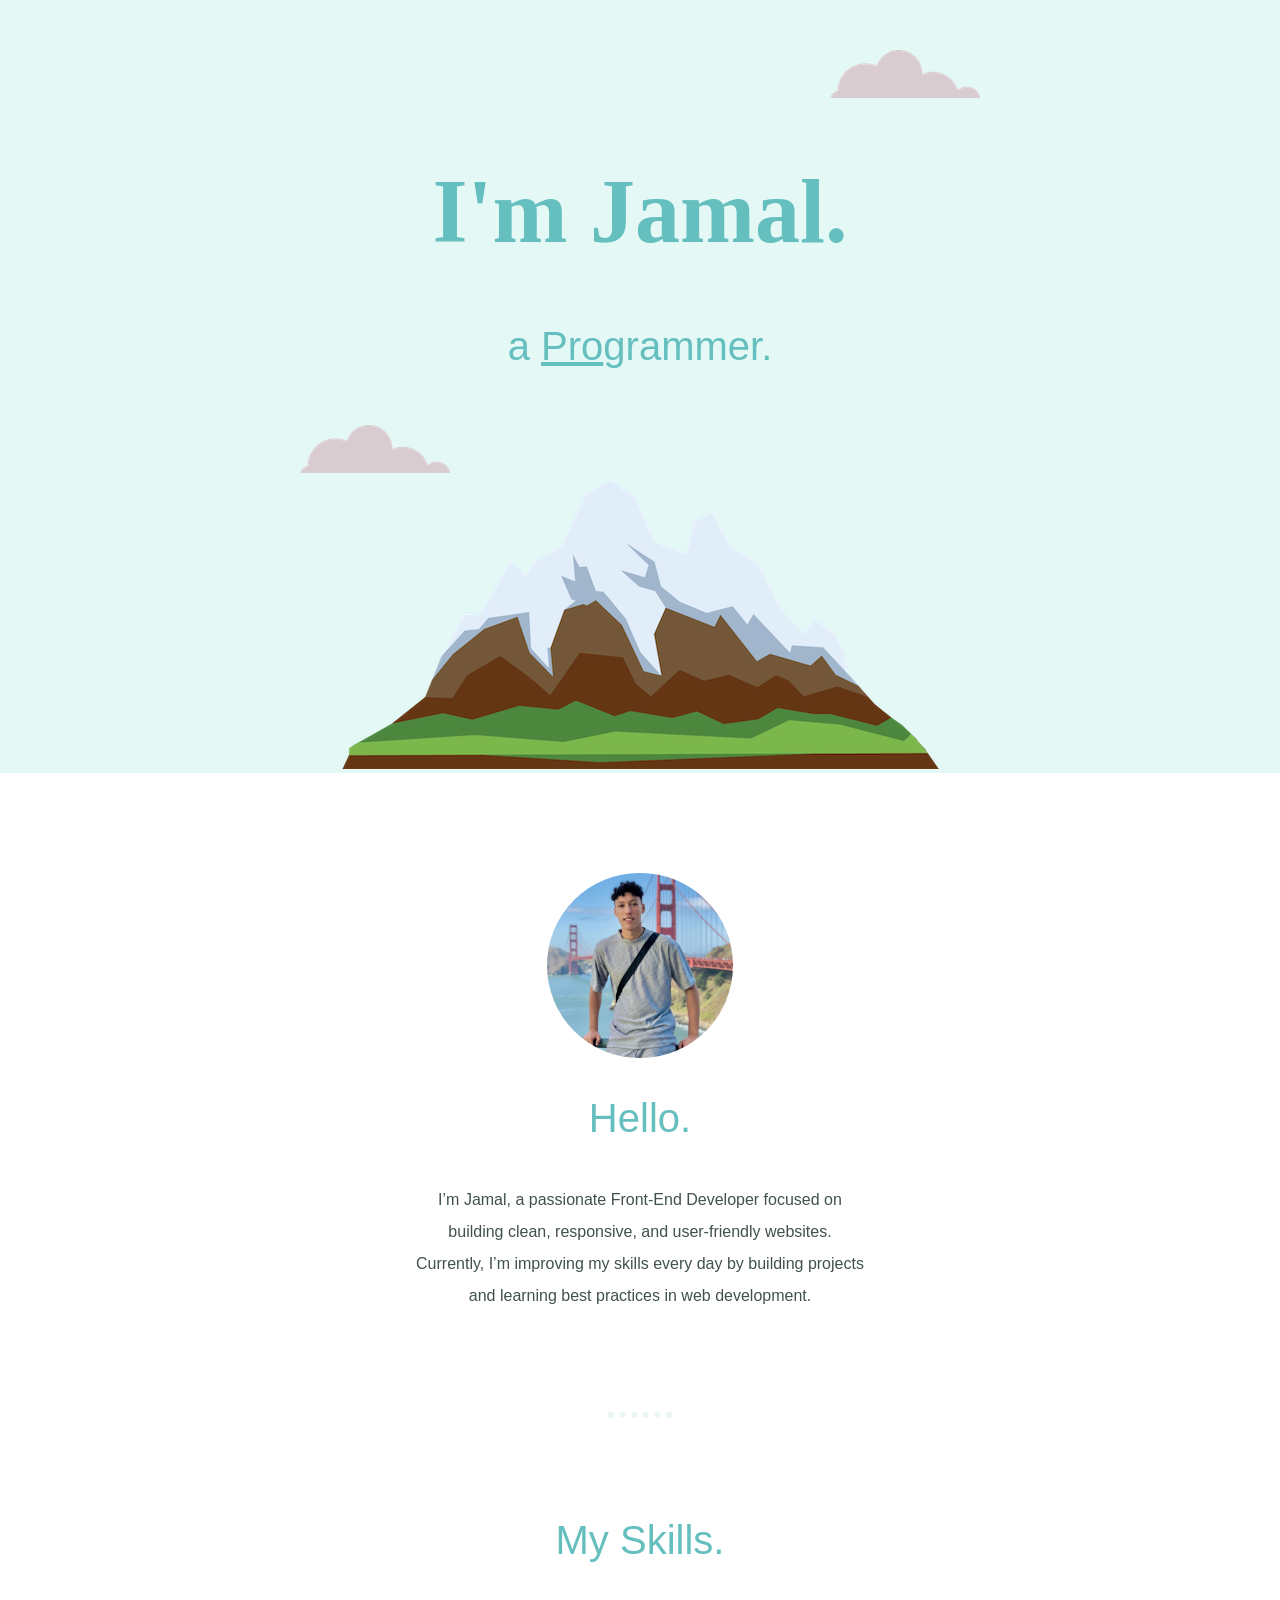
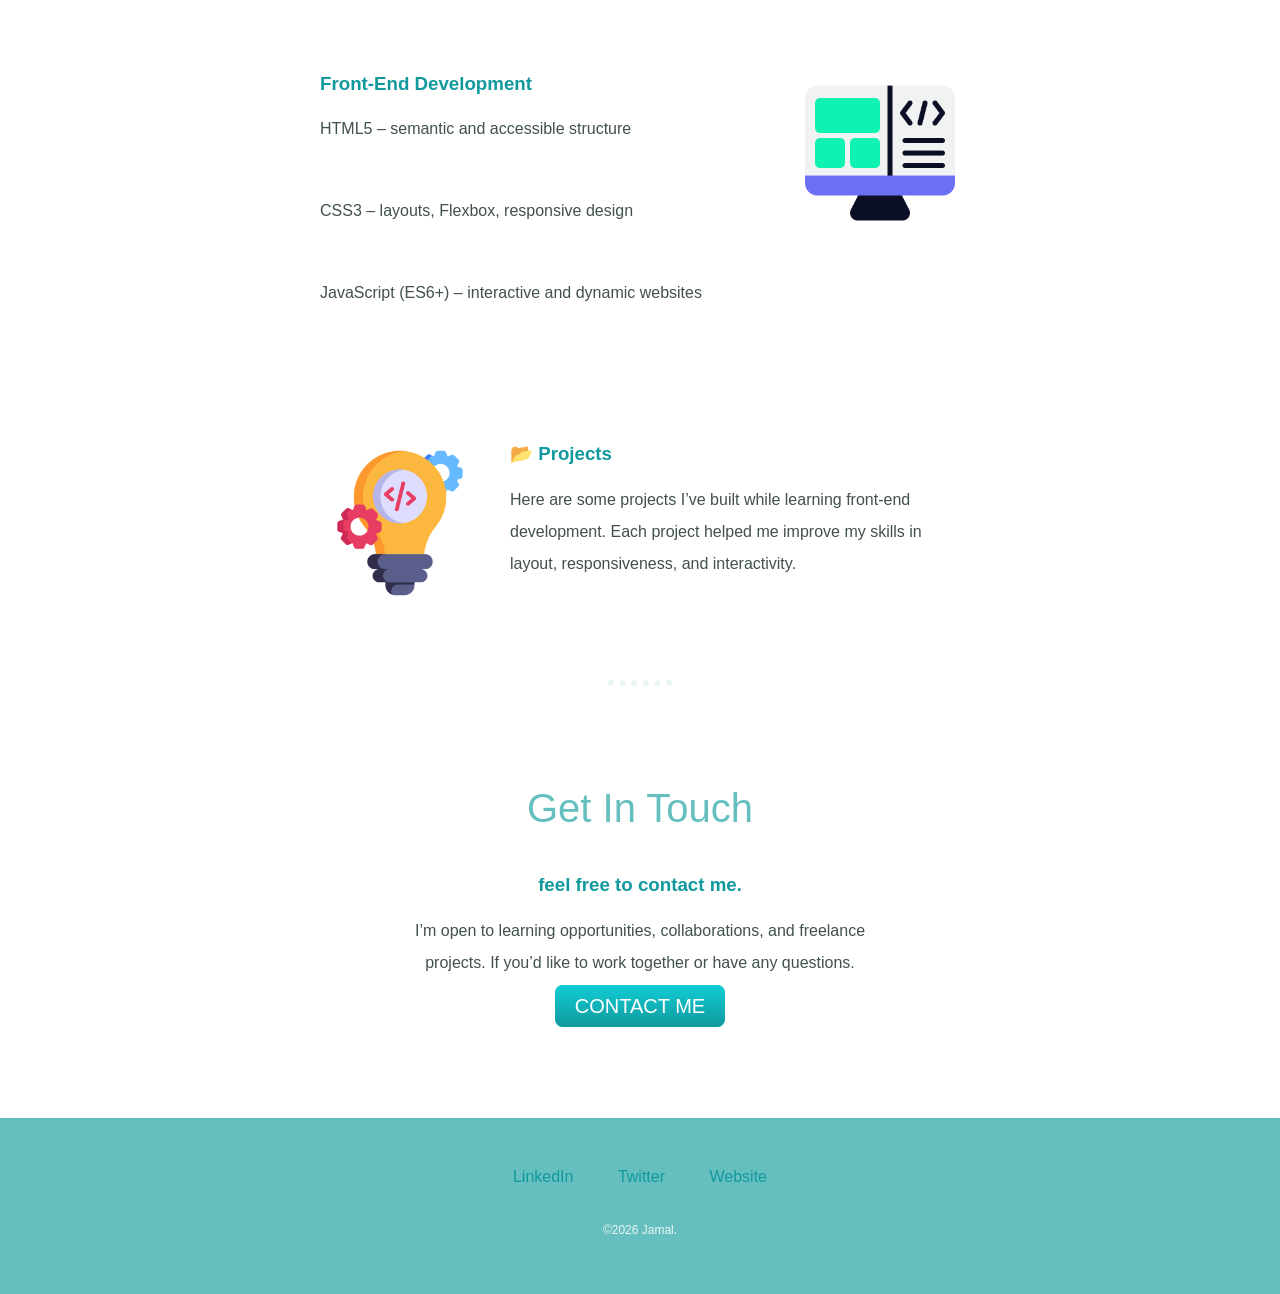
==== index.html @ bd9bdf58 "update" ====
<!DOCTYPE html>
<html lang="en">
<head>
  <meta charset="UTF-8">
  <meta name="viewport" content="width=device-width, initial-scale=1.0">
  <title>Jamal</title>
  <link rel="stylesheet" href="css/styles.css">
    <link rel="icon" href="favicon.ico">

</head>
<body>
  <div class="top-container">
    <img class="top-cloud"src="images/cloud.png" alt="cloud-img">
    <h1>I'm Jamal.</h1>
    <h2>a <span>Pro</span>grammer.</h2>
    <img class="cloud-bottom" src="images/cloud.png" alt="cloud.png">
    <img src="images/mountain.png" alt="mountain.png">
   </div>

   <div class="middle-container">
  <div class="profile">
    <img class= "mycvweppic"src="images/mycvweppic.jpg" alt="mycvweppic">
    <h2>Hello.</h2>
    <p class="intro">I’m Jamal, a passionate Front-End Developer focused on building clean, responsive, and user-friendly websites.
 Currently, I’m improving my skills every day by building projects and learning best practices in web development.</p>
  </div>
  <hr class="hr">
  <div class="skills">
    <h2>My Skills.</h2>
    <div class="skill-row">
      <img class="front-end-img" src="images/front-end-programming.png" alt="">
      <h3>Front-End Development</h3>
      <p>HTML5 – semantic and accessible structure</p><br>
      <p>CSS3 – layouts, Flexbox, responsive design</p><br>
      <p>JavaScript (ES6+) – interactive and dynamic websites</p><br>
    </div>
    <div class="skill-row">
      <img class="idea-img" src="images/idea.png" alt="">
      <h3>📂 Projects</h3>
      <p>Here are some projects I’ve built while learning front-end development.
Each project helped me improve my skills in layout, responsiveness, and interactivity.</p>
    </div>
  </div>
  <hr>
  <div class="contact-message">
    <h2>Get In Touch</h2>
    <h3>feel free to contact me.</h3>
    <p>I’m open to learning opportunities, collaborations, and freelance projects.
If you’d like to work together or have any questions.</p>
    <a class="btn" href="mailto:jojospport@gmail.com">CONTACT ME</a>
   </div>
</div>  


<div class="bottom-container">
  <a class="footer-link" href="https://www.linkedin.com/">LinkedIn</a>
  <a class="footer-link" href="https://twitter.com/">Twitter</a>
  <a class="footer-link" href="https://www.appbrewery.co/">Website</a>
  <p class="copyright">©2026 Jamal.</p>
</div>


   
 
  
</body>
</html>
---- css/styles.css ----
body{
  color: #40514E;
  margin: 0;
  text-align:center;
  font-family: sans-serif;
}
h1{
  font-size:5.625rem ; 
  margin-top: 50px auto 0 auto ;
  font-family: "Bonheur Royale", cursive;
  font-style: normal;
  color: #66BFBF;
}

h2 {
  color: #66BFBF;
  font-family: 'Montserrat', sans-serif;
  font-size: 2.5rem;
  font-weight: normal;
  padding-bottom: 10px;
}

h3 {
  color: #11999E;
  font-family: 'Montserrat', sans-serif;
}

 
span{
  text-decoration: underline;
  
}

.cloud-bottom{
  position:absolute;
  left: 300px;
  bottom: 300px;
}
.top-cloud{
  position: absolute;
  right:300px;
  top:50px;
}


p {
  line-height: 2;
}

hr {
  border: dotted #EAF6F6 6px;
  border-bottom: none;
  width: 4%;
  margin: 100px auto;
}

a{
  color: #11999E;
  font-family: 'Montserrat', sans-serif;
  margin: 10px 20px;
  text-decoration: none;
}

a:hover {
  color: #EAF6F6;
}

.top-container {
  background-color: #E4F9F5;
  position: relative;
  padding-top: 100px;
}

.middle-container {
  margin: 100px 0;
}

.bottom-container {
  background-color: #66BFBF;
  padding: 50px 0 20px;
}

.skill-row {
  width: 50%;
  margin: 100px auto 100px auto;
  text-align: left;
}

.pro {
  text-decoration: underline;
}

.intro {
  width: 35%;
  margin: auto;
}

.contact-message {
  width: 40%;
  margin: 40px auto 60px;
}

.copyright {
  color: #EAF6F6;
  font-size: 0.75rem;
  padding: 20px 0;
}

.idea-img {
   width:25%;
   float:left;
   margin-right:30px;
}

.mycvweppic{
  width:14.5%;
  height: 14.5%px;
  border-radius: 100%;
}
.front-end-img{
  width:25%;
  float:right;
  margin-left:30px;
   
}

 

.btn {
  background: #11cdd4;
  background-image: -webkit-linear-gradient(top, #11cdd4, #11999e);
  background-image: -moz-linear-gradient(top, #11cdd4, #11999e);
  background-image: -ms-linear-gradient(top, #11cdd4, #11999e);
  background-image: -o-linear-gradient(top, #11cdd4, #11999e);
  background-image: linear-gradient(to bottom, #11cdd4, #11999e);
  -webkit-border-radius: 8;
  -moz-border-radius: 8;
  border-radius: 8px;
  font-family: 'Montserrat', sans-serif;
  color: #ffffff;
  font-size: 20px;
  padding: 10px 20px 10px 20px;
  text-decoration: none;
}

.btn:hover {
  background: #30e3cb;
  background-image: -webkit-linear-gradient(top, #30e3cb, #2bc4ad);
  background-image: -moz-linear-gradient(top, #30e3cb, #2bc4ad);
  background-image: -ms-linear-gradient(top, #30e3cb, #2bc4ad);
  background-image: -o-linear-gradient(top, #30e3cb, #2bc4ad);
  background-image: linear-gradient(to bottom, #30e3cb, #2bc4ad);
  text-decoration: none;
}
.get-started-button{
  background-color: rgb(121,82,179);
  color: white;
  border: none;
  border-radius: 2px;
  height: 40px;
  width: 115px;
  font-weight: bold ;
  font-size: solid;

}
.download-button{
  background-color: white;
  color: rgb(108,117,125);
  border-color: rgb(108,117,125);
  border-radius: 2px;
  height: 40px;
  width: 115px;
  border-style: ridge;
}
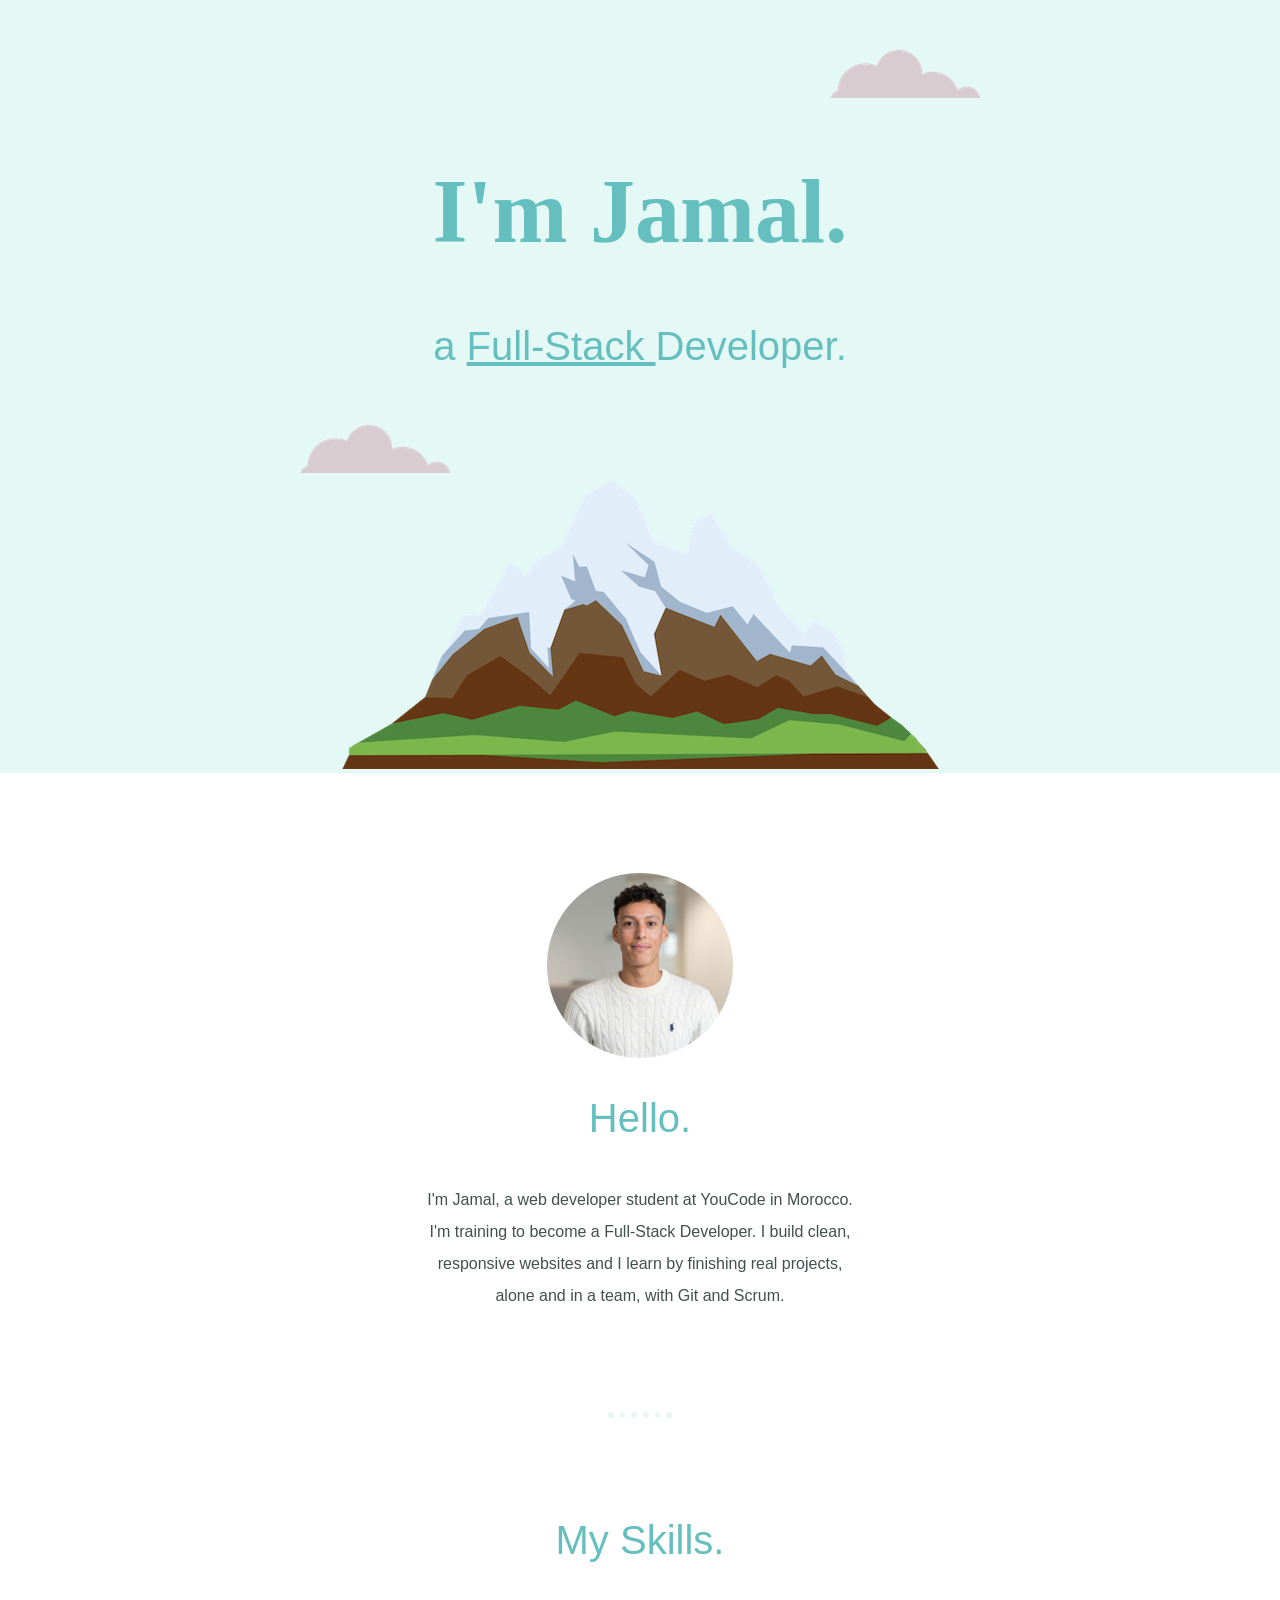
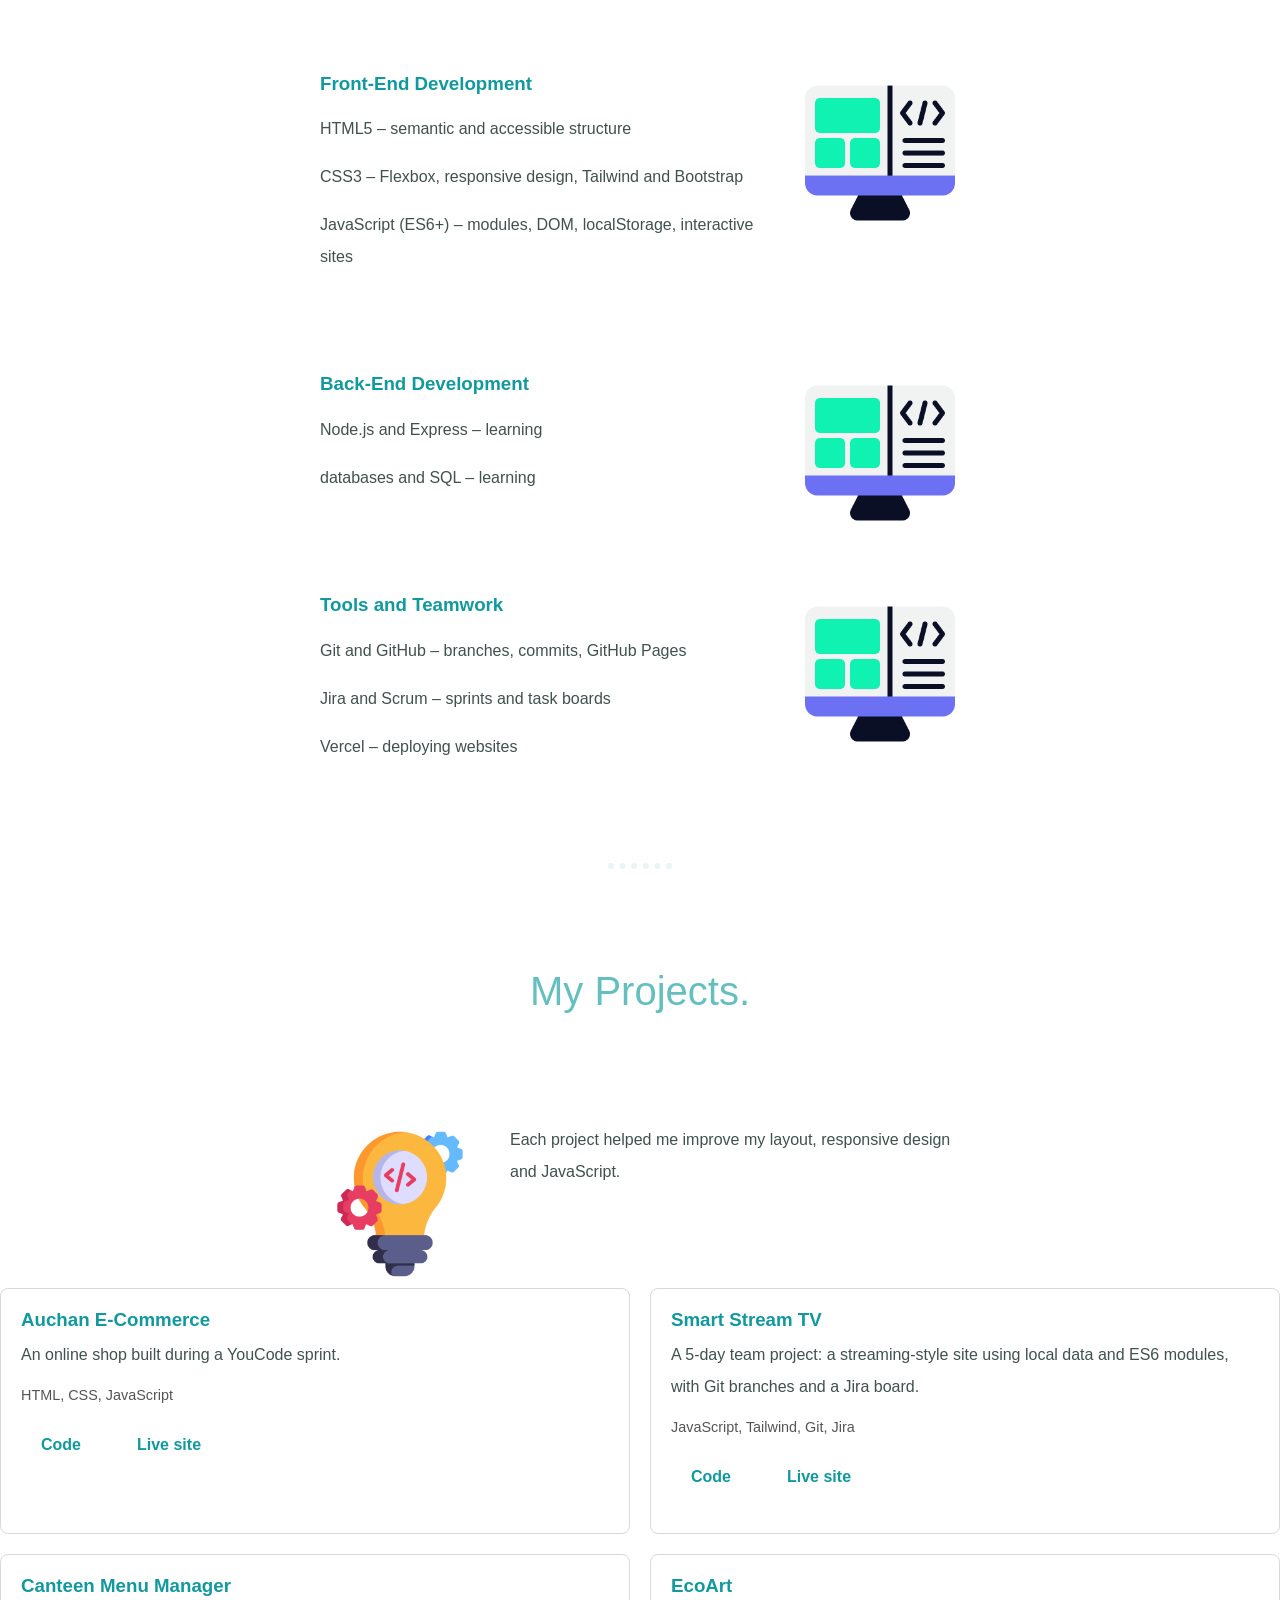
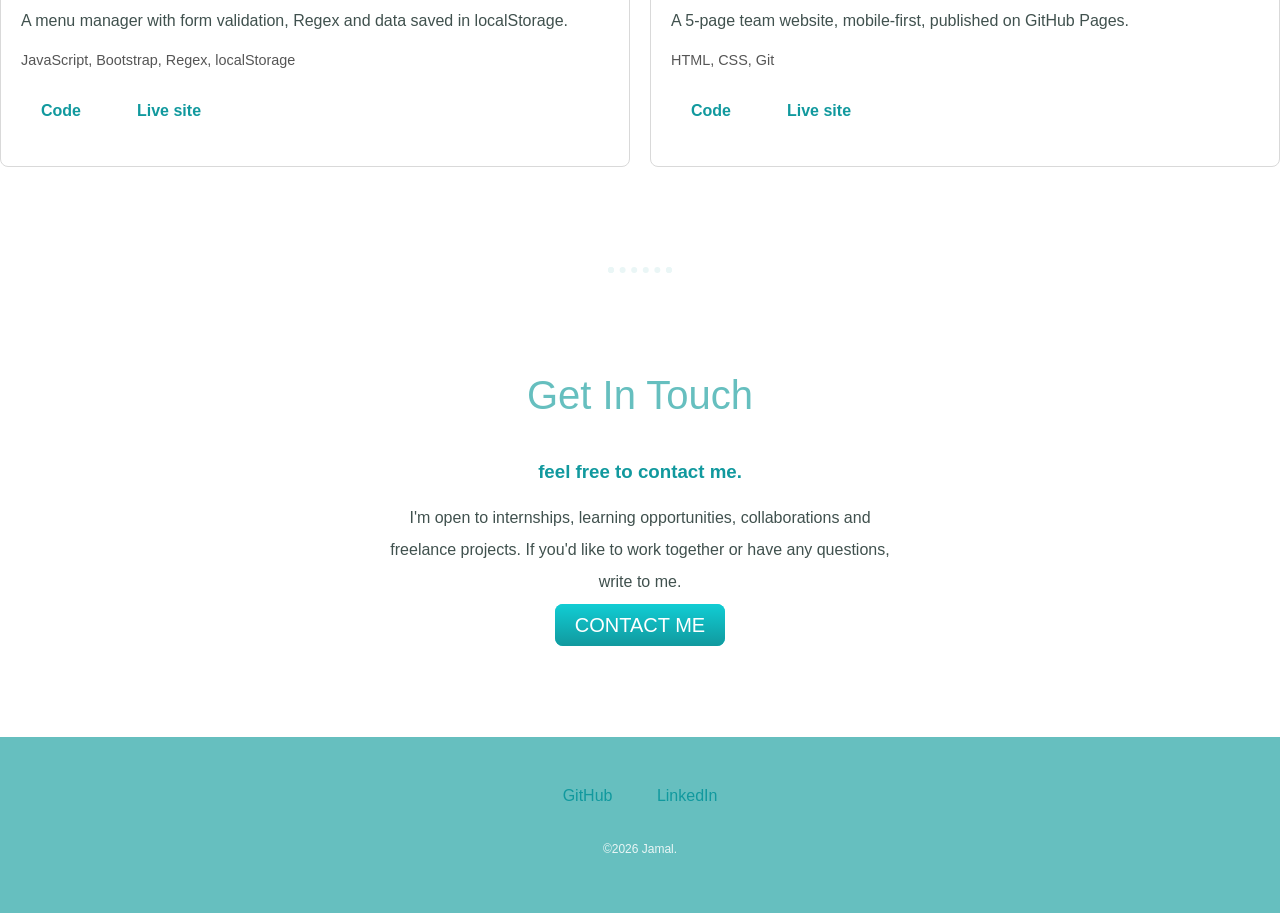
==== commit 92a391e0: "update" ====
--- a/index.html
+++ b/index.html
@@ -3,65 +3,126 @@
 <head>
   <meta charset="UTF-8">
   <meta name="viewport" content="width=device-width, initial-scale=1.0">
-  <title>Jamal</title>
+  <title>Jamal | Full-Stack Developer</title>
+  <meta name="description" content="Jamal, Full-Stack Developer in training at YouCode. HTML, CSS, JavaScript, Git and team projects.">
+  <meta property="og:title" content="Jamal | Full-Stack Developer">
+  <meta property="og:description" content="HTML, CSS, JavaScript, Git and team projects.">
   <link rel="stylesheet" href="css/styles.css">
-    <link rel="icon" href="favicon.ico">
-
+  <link rel="stylesheet" href="css/extra.css">
+  <link rel="icon" href="favicon.ico">
 </head>
 <body>
   <div class="top-container">
-    <img class="top-cloud"src="images/cloud.png" alt="cloud-img">
+    <img class="top-cloud" src="images/cloud.png" alt="">
     <h1>I'm Jamal.</h1>
-    <h2>a <span>Pro</span>grammer.</h2>
-    <img class="cloud-bottom" src="images/cloud.png" alt="cloud.png">
-    <img src="images/mountain.png" alt="mountain.png">
-   </div>
+    <h2>a <span>Full-Stack </span>Developer.</h2>
+    <img class="cloud-bottom" src="images/cloud.png" alt="">
+    <img src="images/mountain.png" alt="">
+  </div>
 
-   <div class="middle-container">
-  <div class="profile">
-    <img class= "mycvweppic"src="images/mycvweppic.jpg" alt="mycvweppic">
-    <h2>Hello.</h2>
-    <p class="intro">I’m Jamal, a passionate Front-End Developer focused on building clean, responsive, and user-friendly websites.
- Currently, I’m improving my skills every day by building projects and learning best practices in web development.</p>
-  </div>
-  <hr class="hr">
-  <div class="skills">
-    <h2>My Skills.</h2>
-    <div class="skill-row">
-      <img class="front-end-img" src="images/front-end-programming.png" alt="">
-      <h3>Front-End Development</h3>
-      <p>HTML5 – semantic and accessible structure</p><br>
-      <p>CSS3 – layouts, Flexbox, responsive design</p><br>
-      <p>JavaScript (ES6+) – interactive and dynamic websites</p><br>
+  <main class="middle-container">
+    <div class="profile">
+      <img class="mycvweppic" src="images/forlinkding.jpg" alt="Portrait of Jamal">
+      <h2>Hello.</h2>
+      <p class="intro">I'm Jamal, a web developer student at YouCode in Morocco. I'm training to become a Full-Stack Developer. I build clean, responsive websites and I learn by finishing real projects, alone and in a team, with Git and Scrum.</p>
     </div>
-    <div class="skill-row">
-      <img class="idea-img" src="images/idea.png" alt="">
-      <h3>📂 Projects</h3>
-      <p>Here are some projects I’ve built while learning front-end development.
-Each project helped me improve my skills in layout, responsiveness, and interactivity.</p>
+
+    <hr class="hr">
+
+    <div class="skills">
+      <h2>My Skills.</h2>
+
+      <div class="skill-row">
+        <img class="front-end-img" src="images/front-end-programming.png" alt="">
+        <h3>Front-End Development</h3>
+        <p>HTML5 – semantic and accessible structure</p>
+        <p>CSS3 – Flexbox, responsive design, Tailwind and Bootstrap</p>
+        <p>JavaScript (ES6+) – modules, DOM, localStorage, interactive sites</p>
+      </div>
+
+      <div class="skill-row">
+        <img class="front-end-img" src="images/front-end-programming.png" alt="">
+        <h3>Back-End Development</h3>
+
+         <p>  Node.js and Express – learning</p>
+        <p>  databases and SQL – learning</p>
+      </div>
+
+      <div class="skill-row">
+        <img class="front-end-img" src="images/front-end-programming.png" alt="">
+        <h3>Tools and Teamwork</h3>
+        <p>Git and GitHub – branches, commits, GitHub Pages</p>
+        <p>Jira and Scrum – sprints and task boards</p>
+        <p>Vercel – deploying websites</p>
+      </div>
     </div>
-  </div>
-  <hr>
-  <div class="contact-message">
-    <h2>Get In Touch</h2>
-    <h3>feel free to contact me.</h3>
-    <p>I’m open to learning opportunities, collaborations, and freelance projects.
-If you’d like to work together or have any questions.</p>
-    <a class="btn" href="mailto:jojospport@gmail.com">CONTACT ME</a>
-   </div>
-</div>  
 
+    <hr class="hr">
 
-<div class="bottom-container">
-  <a class="footer-link" href="https://www.linkedin.com/">LinkedIn</a>
-  <a class="footer-link" href="https://twitter.com/">Twitter</a>
-  <a class="footer-link" href="https://www.appbrewery.co/">Website</a>
-  <p class="copyright">©2026 Jamal.</p>
-</div>
+    <div class="skills" id="projects">
+      <h2>My Projects.</h2>
+      <div class="skill-row">
+        <img class="idea-img" src="images/idea.png" alt="">
+        <p>Each project helped me improve my layout, responsive design and JavaScript.</p>
+      </div>
 
+      <div class="project-list">
+        <article class="project">
+          <h3>Auchan E-Commerce</h3>
+          <p>An online shop built during a YouCode sprint.</p>
+          <p class="stack">HTML, CSS, JavaScript</p>
+          <p class="project-links">
+            <a href="https://github.com/jamal7-codes/auchan-e-commerce-4">Code</a>
+            <a href="auchan-e-commerce-4.vercel.app">Live site</a>
+          </p>
+        </article>
 
-   
- 
-  
+        <article class="project">
+          <h3>Smart Stream TV</h3>
+          <p>A 5-day team project: a streaming-style site using local data and ES6 modules, with Git branches and a Jira board.</p>
+          <p class="stack">JavaScript, Tailwind, Git, Jira</p>
+          <p class="project-links">
+            <a href="https://github.com/jamal7-codes/smart-stream-tv">Code</a>
+            <a href="smart-stream-tv-azure.vercel.app">Live site</a>
+          </p>
+        </article>
+
+        <article class="project">
+          <h3>Canteen Menu Manager</h3>
+          <p>A menu manager with form validation, Regex and data saved in localStorage.</p>
+          <p class="stack">JavaScript, Bootstrap, Regex, localStorage</p>
+          <p class="project-links">
+            <a href="https://github.com/jamal7-codes/b-Cantina-3">Code</a>
+            <a href="https://b3-canteen.vercel.app">Live site</a>
+          </p>
+        </article>
+
+        <article class="project">
+          <h3>EcoArt</h3>
+          <p>A 5-page team website, mobile-first, published on GitHub Pages.</p>
+          <p class="stack">HTML, CSS, Git</p>
+          <p class="project-links">
+            <a href="https://github.com/jamal7-codes/EcoArt">Code</a>
+            <a href="https://bilalsenhaji88-jpg.github.io/EcoArt/">Live site</a>
+          </p>
+        </article>
+      </div>
+    </div>
+
+    <hr class="hr">
+
+    <div class="contact-message">
+      <h2>Get In Touch</h2>
+      <h3>feel free to contact me.</h3>
+      <p>I'm open to internships, learning opportunities, collaborations and freelance projects. If you'd like to work together or have any questions, write to me.</p>
+      <a class="btn" href="mailto:mrjamallahssaini@gmail.com">CONTACT ME</a>
+    </div>
+  </main>
+
+  <footer class="bottom-container">
+    <a class="footer-link" href="https://github.com/jamal7-codes">GitHub</a>
+    <a class="footer-link" href="https://www.linkedin.com/in/jamal-lahssaini-7b68792a9/">LinkedIn</a>
+    <p class="copyright">©2026 Jamal.</p>
+  </footer>
 </body>
 </html>
--- a/css/styles.css
+++ b/css/styles.css
@@ -171,4 +171,55 @@
   height: 40px;
   width: 115px;
   border-style: ridge;
+}
+
+/* Loaded after styles.css. Only adds the new project cards. */
+
+.project-list {
+  display: grid;
+  gap: 1.25rem;
+  margin-top: 1.5rem;
+  text-align: left;
+}
+
+@media (min-width: 700px) {
+  .project-list {
+    grid-template-columns: repeat(2, 1fr);
+  }
+}
+
+.project {
+  padding: 1.25rem;
+  border: 1px solid #d9d9d9;
+  border-radius: 8px;
+  background: #fff;
+}
+
+.project h3 {
+  margin: 0 0 .5rem;
+}
+
+.project p {
+  margin: 0 0 .6rem;
+}
+
+.project .stack {
+  font-size: .9rem;
+  color: #555;
+}
+
+.project-links {
+  display: flex;
+  gap: 1rem;
+  margin-bottom: 0;
+}
+
+.project-links a {
+  font-weight: 700;
+}
+
+a:focus-visible,
+.btn:focus-visible {
+  outline: 3px solid #1a56db;
+  outline-offset: 3px;
 }
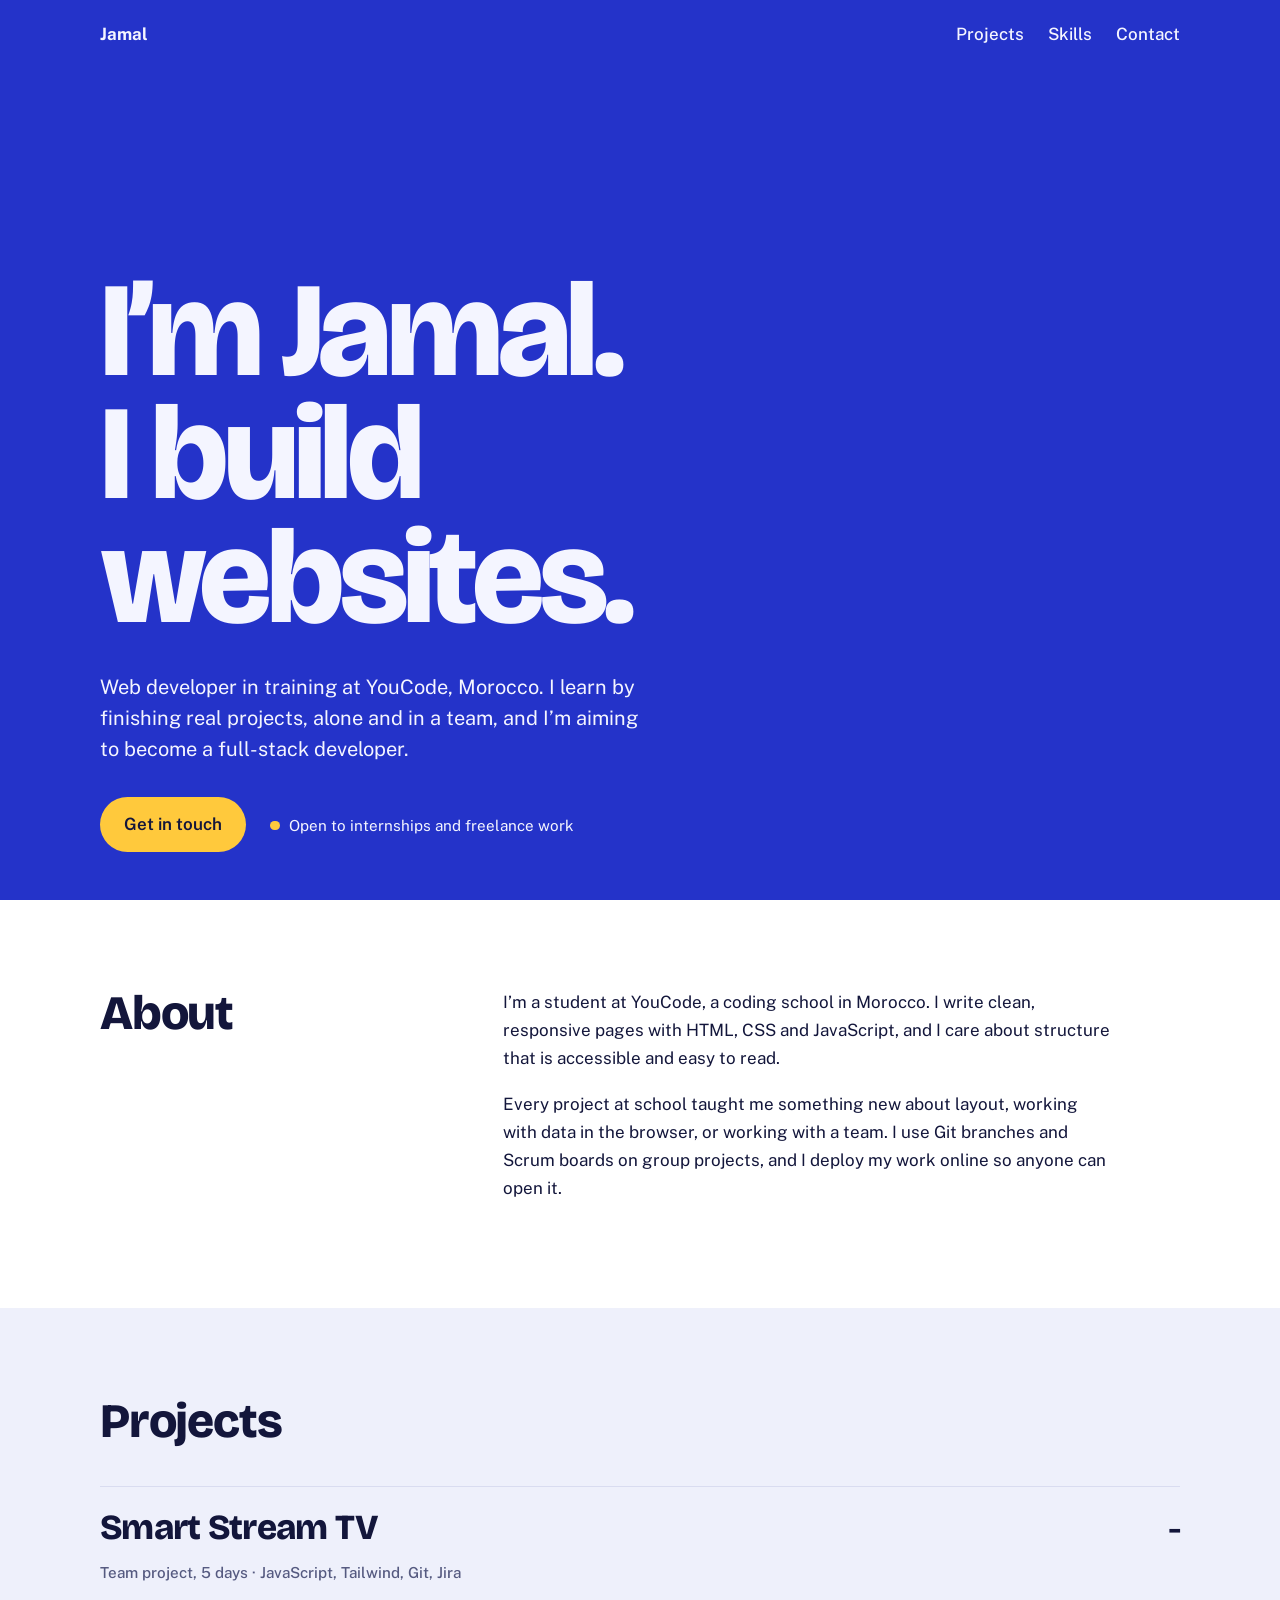
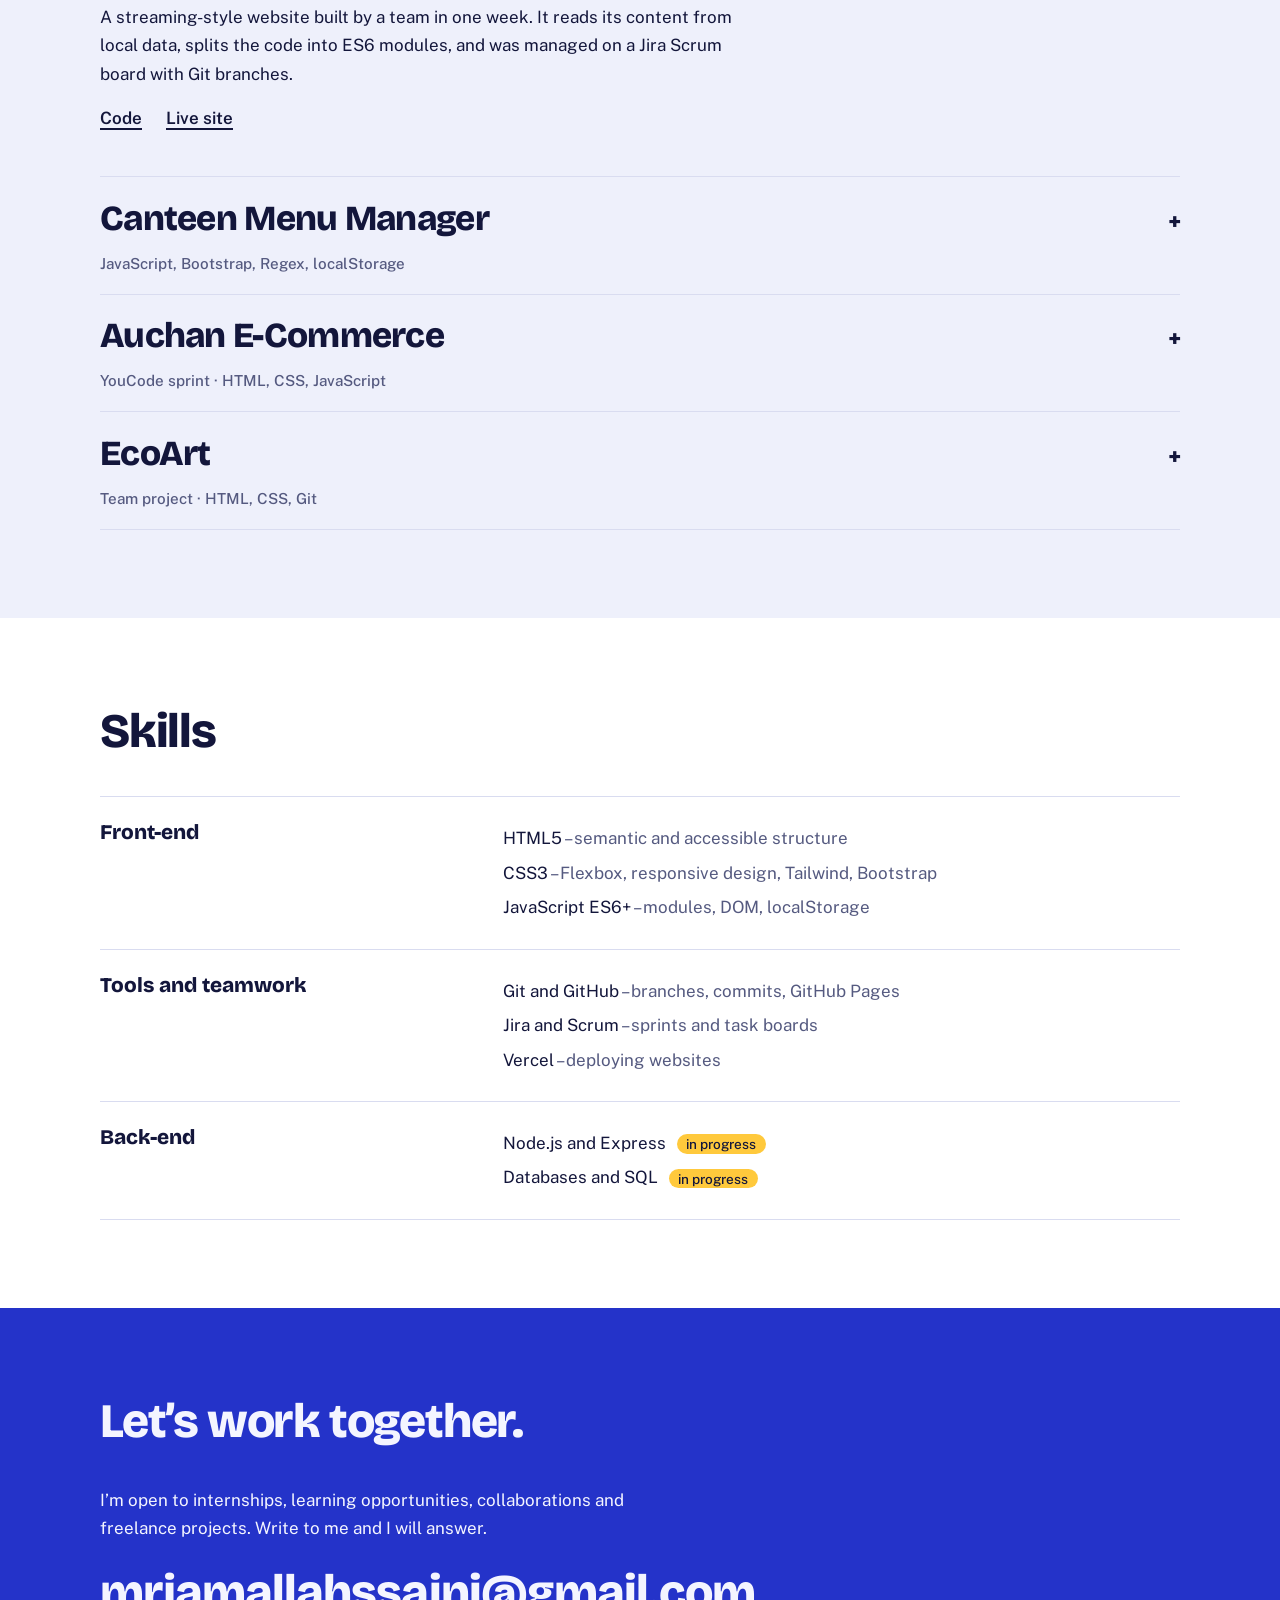
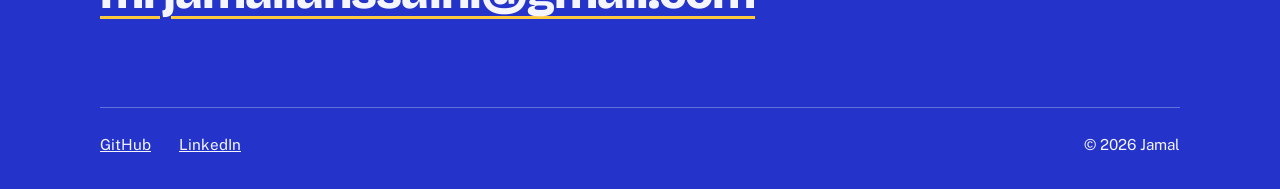
==== commit 83332c3c: "Update" ====
--- a/index.html
+++ b/index.html
@@ -1,128 +1,154 @@
 <!DOCTYPE html>
 <html lang="en">
+
 <head>
   <meta charset="UTF-8">
-  <meta name="viewport" content="width=device-width, initial-scale=1.0">
-  <title>Jamal | Full-Stack Developer</title>
-  <meta name="description" content="Jamal, Full-Stack Developer in training at YouCode. HTML, CSS, JavaScript, Git and team projects.">
-  <meta property="og:title" content="Jamal | Full-Stack Developer">
-  <meta property="og:description" content="HTML, CSS, JavaScript, Git and team projects.">
+  <meta name="viewport" content="width=device-width, initial-scale=1, viewport-fit=cover">
+  <title>Jamal | Web Developer</title>
+  <meta name="description"
+    content="Jamal, web developer in training at YouCode, Morocco. HTML, CSS, JavaScript, Git and team projects.">
+  <link rel="preconnect" href="https://fonts.googleapis.com">
+  <link rel="preconnect" href="https://fonts.gstatic.com" crossorigin>
+  <link
+    href="https://fonts.googleapis.com/css2?family=Bricolage+Grotesque:opsz,wght@12..96,500;12..96,800&family=Public+Sans:wght@400;500;600&display=swap"
+    rel="stylesheet">
+
   <link rel="stylesheet" href="css/styles.css">
-  <link rel="stylesheet" href="css/extra.css">
-  <link rel="icon" href="favicon.ico">
+
+
 </head>
+
 <body>
-  <div class="top-container">
-    <img class="top-cloud" src="images/cloud.png" alt="">
-    <h1>I'm Jamal.</h1>
-    <h2>a <span>Full-Stack </span>Developer.</h2>
-    <img class="cloud-bottom" src="images/cloud.png" alt="">
-    <img src="images/mountain.png" alt="">
-  </div>
 
-  <main class="middle-container">
-    <div class="profile">
-      <img class="mycvweppic" src="images/forlinkding.jpg" alt="Portrait of Jamal">
-      <h2>Hello.</h2>
-      <p class="intro">I'm Jamal, a web developer student at YouCode in Morocco. I'm training to become a Full-Stack Developer. I build clean, responsive websites and I learn by finishing real projects, alone and in a team, with Git and Scrum.</p>
-    </div>
-
-    <hr class="hr">
-
-    <div class="skills">
-      <h2>My Skills.</h2>
-
-      <div class="skill-row">
-        <img class="front-end-img" src="images/front-end-programming.png" alt="">
-        <h3>Front-End Development</h3>
-        <p>HTML5 – semantic and accessible structure</p>
-        <p>CSS3 – Flexbox, responsive design, Tailwind and Bootstrap</p>
-        <p>JavaScript (ES6+) – modules, DOM, localStorage, interactive sites</p>
-      </div>
-
-      <div class="skill-row">
-        <img class="front-end-img" src="images/front-end-programming.png" alt="">
-        <h3>Back-End Development</h3>
-
-         <p>  Node.js and Express – learning</p>
-        <p>  databases and SQL – learning</p>
-      </div>
-
-      <div class="skill-row">
-        <img class="front-end-img" src="images/front-end-programming.png" alt="">
-        <h3>Tools and Teamwork</h3>
-        <p>Git and GitHub – branches, commits, GitHub Pages</p>
-        <p>Jira and Scrum – sprints and task boards</p>
-        <p>Vercel – deploying websites</p>
+  <header class="hero">
+    <div class="wrap">
+      <nav class="nav" aria-label="Main">
+        <a href="#top"><strong>Jamal</strong></a>
+        <ul>
+          <li><a href="#projects">Projects</a></li>
+          <li><a href="#skills">Skills</a></li>
+          <li><a href="#contact">Contact</a></li>
+        </ul>
+      </nav>
+      <div class="hero-main" id="top">
+        <h1 aria-label="I’m Jamal. I build websites.">
+          <span><i>I’m Jamal.</i></span>
+          <span><i>I build</i></span>
+          <span><i>websites.</i></span>
+        </h1>
+        <p class="lede">Web developer in training at YouCode, Morocco. I learn by finishing real projects, alone and in
+          a team, and I’m aiming to become a full-stack developer.</p>
+        <a class="cta" href="#contact">Get in touch</a>
+        <span class="status">Open to internships and freelance work</span>
       </div>
     </div>
+  </header>
 
-    <hr class="hr">
+  <main>
+    <section class="about" aria-labelledby="about-h">
+      <div class="wrap two">
+        <h2 id="about-h">About</h2>
+        <div>
+          <p>I’m a student at YouCode, a coding school in Morocco. I write clean, responsive pages with HTML, CSS and
+            JavaScript, and I care about structure that is accessible and easy to read.</p>
+          <p>Every project at school taught me something new about layout, working with data in the browser, or working
+            with a team. I use Git branches and Scrum boards on group projects, and I deploy my work online so anyone
+            can open it.</p>
+        </div>
+      </div>
+    </section>
 
-    <div class="skills" id="projects">
-      <h2>My Projects.</h2>
-      <div class="skill-row">
-        <img class="idea-img" src="images/idea.png" alt="">
-        <p>Each project helped me improve my layout, responsive design and JavaScript.</p>
+    <section class="projects" id="projects" aria-labelledby="projects-h">
+      <div class="wrap">
+        <h2 id="projects-h">Projects</h2>
+
+        <details name="p" open>
+          <summary>Smart Stream TV<small>Team project, 5 days · JavaScript, Tailwind, Git, Jira</small></summary>
+          <div class="detail">
+            <p>A streaming-style website built by a team in one week. It reads its content from local data, splits the
+              code into ES6 modules, and was managed on a Jira Scrum board with Git branches.</p>
+            <p class="links"><a href="https://github.com/jamal7-codes/smart-stream-tv">Code</a><a
+                href="https://smart-stream-tv-azure.vercel.app">Live site</a></p>
+          </div>
+        </details>
+
+        <details name="p">
+          <summary>Canteen Menu Manager<small>JavaScript, Bootstrap, Regex, localStorage</small></summary>
+          <div class="detail">
+            <p>A menu manager where the user adds and edits dishes. Forms are checked with Regex, and the data stays
+              saved in the browser with localStorage.</p>
+            <p class="links"><a href="https://github.com/jamal7-codes/b-Cantina-3">Code</a><a
+                href="https://b3-canteen.vercel.app">Live site</a></p>
+          </div>
+        </details>
+
+        <details name="p">
+          <summary>Auchan E-Commerce<small>YouCode sprint · HTML, CSS, JavaScript</small></summary>
+          <div class="detail">
+            <p>An online shop built during a school sprint. It focuses on product layout and a clear shopping flow.</p>
+            <p class="links"><a href="https://github.com/jamal7-codes/auchan-e-commerce-4">Code</a><a
+                href="https://auchan-e-commerce-4.vercel.app">Live site</a></p>
+          </div>
+        </details>
+
+        <details name="p">
+          <summary>EcoArt<small>Team project · HTML, CSS, Git</small></summary>
+          <div class="detail">
+            <p>A five-page team website, designed mobile-first and published on GitHub Pages.</p>
+            <p class="links"><a href="https://github.com/jamal7-codes/EcoArt">Code</a><a
+                href="https://bilalsenhaji88-jpg.github.io/EcoArt/">Live site</a></p>
+          </div>
+        </details>
       </div>
+    </section>
 
-      <div class="project-list">
-        <article class="project">
-          <h3>Auchan E-Commerce</h3>
-          <p>An online shop built during a YouCode sprint.</p>
-          <p class="stack">HTML, CSS, JavaScript</p>
-          <p class="project-links">
-            <a href="https://github.com/jamal7-codes/auchan-e-commerce-4">Code</a>
-            <a href="auchan-e-commerce-4.vercel.app">Live site</a>
-          </p>
-        </article>
+    <section id="skills" aria-labelledby="skills-h">
+      <div class="wrap">
+        <h2 id="skills-h">Skills</h2>
+        <div class="skill-group">
+          <h3>Front-end</h3>
+          <ul>
+            <li>HTML5 <span>– semantic and accessible structure</span></li>
+            <li>CSS3 <span>– Flexbox, responsive design, Tailwind, Bootstrap</span></li>
+            <li>JavaScript ES6+ <span>– modules, DOM, localStorage</span></li>
+          </ul>
+        </div>
+        <div class="skill-group">
+          <h3>Tools and teamwork</h3>
+          <ul>
+            <li>Git and GitHub <span>– branches, commits, GitHub Pages</span></li>
+            <li>Jira and Scrum <span>– sprints and task boards</span></li>
+            <li>Vercel <span>– deploying websites</span></li>
+          </ul>
+        </div>
+        <div class="skill-group">
+          <h3>Back-end</h3>
+          <ul class="learning">
+            <li>Node.js and Express</li>
+            <li>Databases and SQL</li>
+          </ul>
+        </div>
+      </div>
+    </section>
 
-        <article class="project">
-          <h3>Smart Stream TV</h3>
-          <p>A 5-day team project: a streaming-style site using local data and ES6 modules, with Git branches and a Jira board.</p>
-          <p class="stack">JavaScript, Tailwind, Git, Jira</p>
-          <p class="project-links">
-            <a href="https://github.com/jamal7-codes/smart-stream-tv">Code</a>
-            <a href="smart-stream-tv-azure.vercel.app">Live site</a>
-          </p>
-        </article>
-
-        <article class="project">
-          <h3>Canteen Menu Manager</h3>
-          <p>A menu manager with form validation, Regex and data saved in localStorage.</p>
-          <p class="stack">JavaScript, Bootstrap, Regex, localStorage</p>
-          <p class="project-links">
-            <a href="https://github.com/jamal7-codes/b-Cantina-3">Code</a>
-            <a href="https://b3-canteen.vercel.app">Live site</a>
-          </p>
-        </article>
-
-        <article class="project">
-          <h3>EcoArt</h3>
-          <p>A 5-page team website, mobile-first, published on GitHub Pages.</p>
-          <p class="stack">HTML, CSS, Git</p>
-          <p class="project-links">
-            <a href="https://github.com/jamal7-codes/EcoArt">Code</a>
-            <a href="https://bilalsenhaji88-jpg.github.io/EcoArt/">Live site</a>
-          </p>
-        </article>
+    <section class="contact" id="contact" aria-labelledby="contact-h">
+      <div class="wrap">
+        <h2 id="contact-h">Let’s work together.</h2>
+        <p>I’m open to internships, learning opportunities, collaborations and freelance projects. Write to me and I
+          will answer.</p>
+        <a class="mail" href="mailto:mrjamallahssaini@gmail.com">mrjamallahssaini@gmail.com</a>
       </div>
-    </div>
-
-    <hr class="hr">
-
-    <div class="contact-message">
-      <h2>Get In Touch</h2>
-      <h3>feel free to contact me.</h3>
-      <p>I'm open to internships, learning opportunities, collaborations and freelance projects. If you'd like to work together or have any questions, write to me.</p>
-      <a class="btn" href="mailto:mrjamallahssaini@gmail.com">CONTACT ME</a>
-    </div>
+    </section>
   </main>
 
-  <footer class="bottom-container">
-    <a class="footer-link" href="https://github.com/jamal7-codes">GitHub</a>
-    <a class="footer-link" href="https://www.linkedin.com/in/jamal-lahssaini-7b68792a9/">LinkedIn</a>
-    <p class="copyright">©2026 Jamal.</p>
+  <footer>
+    <div class="wrap">
+      <a href="https://github.com/jamal7-codes">GitHub</a>
+      <a href="https://www.linkedin.com/in/jamal-lahssaini-7b68792a9/">LinkedIn</a>
+      <span>© 2026 Jamal</span>
+    </div>
   </footer>
+
 </body>
+
 </html>
--- a/css/styles.css
+++ b/css/styles.css
@@ -1,225 +1,96 @@
-body{
-  color: #40514E;
-  margin: 0;
-  text-align:center;
-  font-family: sans-serif;
+:root{
+  --blue:#2433c9; --sun:#ffc93c; --on-blue:#f4f5ff;
+  --bg:#ffffff; --fg:#13163b; --muted:#555a80; --line:#d9dcf0; --soft:#eef0fb;
+  --display:"Bricolage Grotesque","Helvetica Neue",Arial,sans-serif;
+  --body:"Public Sans",system-ui,-apple-system,"Segoe UI",sans-serif;
+  box-sizing:border-box;
+  padding-top:env(safe-area-inset-top,0px);
+  padding-bottom:env(safe-area-inset-bottom,0px);
 }
-h1{
-  font-size:5.625rem ; 
-  margin-top: 50px auto 0 auto ;
-  font-family: "Bonheur Royale", cursive;
-  font-style: normal;
-  color: #66BFBF;
+@media (prefers-color-scheme:dark){
+  :root:not([data-theme="light"]){--bg:#0e1030;--fg:#eceefc;--muted:#a3a8d0;--line:#2a2e66;--soft:#171a4a}
+}
+:root[data-theme="dark"]{--bg:#0e1030;--fg:#eceefc;--muted:#a3a8d0;--line:#2a2e66;--soft:#171a4a}
+html{scroll-padding-top:env(safe-area-inset-top,0px);scroll-behavior:smooth}
+*,*::before,*::after{box-sizing:inherit}
+body{margin:0;background:var(--bg);color:var(--fg);font:400 1.0625rem/1.65 var(--body)}
+a{color:inherit}
+:focus-visible{outline:3px solid var(--sun);outline-offset:3px;border-radius:2px}
+.wrap{width:min(1080px,100% - 2.5rem);margin-inline:auto}
+
+/* Hero */
+.hero{background:var(--blue);color:var(--on-blue);min-height:100svh;display:flex;flex-direction:column;padding:1.25rem 0 3rem}
+.nav{display:flex;justify-content:space-between;align-items:center;gap:1rem;font-weight:500}
+.nav a{text-decoration:none}
+.nav a:hover{text-decoration:underline;text-underline-offset:4px}
+.nav ul{display:flex;gap:1.5rem;list-style:none;margin:0;padding:0}
+.hero .wrap{display:flex;flex-direction:column;flex:1}
+.hero-main{margin-top:auto;padding-top:5rem}
+h1{font:800 clamp(3rem,10.5vw,8.5rem)/.92 var(--display);letter-spacing:-.035em;margin:0 0 2rem}
+h1 span{display:block;overflow:hidden}
+h1 span i{display:block;font-style:normal;animation:rise .9s cubic-bezier(.2,.8,.2,1) both}
+h1 span:nth-child(2) i{animation-delay:.12s}
+h1 span:nth-child(3) i{animation-delay:.24s}
+@keyframes rise{from{transform:translateY(105%)}to{transform:none}}
+.lede{max-width:34rem;font-size:1.25rem;line-height:1.55;margin:0 0 2rem}
+.cta{display:inline-block;background:var(--sun);color:#13163b;font-weight:600;text-decoration:none;padding:.85rem 1.5rem;border-radius:999px}
+.cta:hover{background:#fff}
+.status{display:inline-flex;align-items:center;gap:.6rem;margin-left:1.25rem;font-size:.95rem}
+.status::before{content:"";width:.6rem;height:.6rem;border-radius:50%;background:var(--sun)}
+
+/* Sections */
+section{padding:5.5rem 0}
+h2{font:800 clamp(1.9rem,4.5vw,3rem)/1.05 var(--display);letter-spacing:-.025em;margin:0 0 2.5rem}
+.two{display:grid;grid-template-columns:minmax(0,1fr) minmax(0,2fr);gap:2rem 4rem}
+.two > h2{margin:0}
+.about p{margin:0 0 1.1rem;max-width:38rem}
+
+/* Projects */
+.projects{background:var(--soft)}
+details{border-top:1px solid var(--line)}
+details:last-child{border-bottom:1px solid var(--line)}
+summary{display:grid;grid-template-columns:1fr auto;align-items:baseline;gap:1rem;padding:1.4rem 0;cursor:pointer;list-style:none;font:800 clamp(1.4rem,3.4vw,2.2rem)/1.1 var(--display);letter-spacing:-.02em}
+summary::-webkit-details-marker{display:none}
+summary small{font:500 .95rem var(--body);color:var(--muted);letter-spacing:0}
+summary::after{content:"+";grid-column:2;grid-row:1;justify-self:end;font-size:1.6rem;line-height:1;transition:transform .2s}
+summary small{grid-column:1;grid-row:2}
+details[open] summary::after{content:"\2212"}
+summary:hover{color:var(--blue)}
+@media (prefers-color-scheme:dark){:root:not([data-theme="light"]) summary:hover{color:var(--sun)}}
+.detail{padding:0 0 1.8rem;max-width:40rem}
+.detail p{margin:0 0 1rem}
+.links{display:flex;gap:1.5rem;font-weight:600}
+.links a{text-underline-offset:4px;text-decoration-thickness:2px}
+.links a:hover{color:var(--blue)}
+
+/* Skills */
+.skill-group{display:grid;grid-template-columns:minmax(0,1fr) minmax(0,2fr);gap:.5rem 4rem;padding:1.5rem 0;border-top:1px solid var(--line)}
+.skill-group:last-child{border-bottom:1px solid var(--line)}
+.skill-group h3{font:800 1.3rem/1.2 var(--display);margin:0}
+.skill-group ul{list-style:none;margin:0;padding:0}
+.skill-group li{padding:.2rem 0}
+.skill-group li span{color:var(--muted)}
+.learning li::after{content:"in progress";margin-left:.7rem;font-size:.85rem;background:var(--sun);color:#13163b;padding:.1rem .6rem;border-radius:999px;font-weight:500}
+
+/* Contact */
+.contact{background:var(--blue);color:var(--on-blue)}
+.contact h2{max-width:14ch}
+.mail{display:inline-block;font:800 clamp(1.3rem,4.4vw,3rem)/1.1 var(--display);letter-spacing:-.02em;word-break:break-all;text-decoration-thickness:3px;text-underline-offset:8px;text-decoration-color:var(--sun)}
+.mail:hover{text-decoration-color:#fff}
+.contact p{max-width:34rem;margin:0 0 1.5rem}
+footer{background:var(--blue);color:var(--on-blue);padding:0 0 2rem}
+footer .wrap{display:flex;flex-wrap:wrap;gap:.5rem 1.75rem;border-top:1px solid rgba(255,255,255,.3);padding-top:1.5rem;font-size:.95rem}
+footer span{margin-left:auto}
+
+@media (max-width:720px){
+  .two,.skill-group{grid-template-columns:1fr}
+  .status{display:flex;margin:1.25rem 0 0}
+  section{padding:4rem 0}
+  .nav ul{gap:1rem}
+}
+@media (prefers-reduced-motion:reduce){
+  html{scroll-behavior:auto}
+  h1 span i{animation:none}
 }
 
-h2 {
-  color: #66BFBF;
-  font-family: 'Montserrat', sans-serif;
-  font-size: 2.5rem;
-  font-weight: normal;
-  padding-bottom: 10px;
-}
-
-h3 {
-  color: #11999E;
-  font-family: 'Montserrat', sans-serif;
-}
-
- 
-span{
-  text-decoration: underline;
-  
-}
-
-.cloud-bottom{
-  position:absolute;
-  left: 300px;
-  bottom: 300px;
-}
-.top-cloud{
-  position: absolute;
-  right:300px;
-  top:50px;
-}
-
-
-p {
-  line-height: 2;
-}
-
-hr {
-  border: dotted #EAF6F6 6px;
-  border-bottom: none;
-  width: 4%;
-  margin: 100px auto;
-}
-
-a{
-  color: #11999E;
-  font-family: 'Montserrat', sans-serif;
-  margin: 10px 20px;
-  text-decoration: none;
-}
-
-a:hover {
-  color: #EAF6F6;
-}
-
-.top-container {
-  background-color: #E4F9F5;
-  position: relative;
-  padding-top: 100px;
-}
-
-.middle-container {
-  margin: 100px 0;
-}
-
-.bottom-container {
-  background-color: #66BFBF;
-  padding: 50px 0 20px;
-}
-
-.skill-row {
-  width: 50%;
-  margin: 100px auto 100px auto;
-  text-align: left;
-}
-
-.pro {
-  text-decoration: underline;
-}
-
-.intro {
-  width: 35%;
-  margin: auto;
-}
-
-.contact-message {
-  width: 40%;
-  margin: 40px auto 60px;
-}
-
-.copyright {
-  color: #EAF6F6;
-  font-size: 0.75rem;
-  padding: 20px 0;
-}
-
-.idea-img {
-   width:25%;
-   float:left;
-   margin-right:30px;
-}
-
-.mycvweppic{
-  width:14.5%;
-  height: 14.5%px;
-  border-radius: 100%;
-}
-.front-end-img{
-  width:25%;
-  float:right;
-  margin-left:30px;
-   
-}
-
- 
-
-.btn {
-  background: #11cdd4;
-  background-image: -webkit-linear-gradient(top, #11cdd4, #11999e);
-  background-image: -moz-linear-gradient(top, #11cdd4, #11999e);
-  background-image: -ms-linear-gradient(top, #11cdd4, #11999e);
-  background-image: -o-linear-gradient(top, #11cdd4, #11999e);
-  background-image: linear-gradient(to bottom, #11cdd4, #11999e);
-  -webkit-border-radius: 8;
-  -moz-border-radius: 8;
-  border-radius: 8px;
-  font-family: 'Montserrat', sans-serif;
-  color: #ffffff;
-  font-size: 20px;
-  padding: 10px 20px 10px 20px;
-  text-decoration: none;
-}
-
-.btn:hover {
-  background: #30e3cb;
-  background-image: -webkit-linear-gradient(top, #30e3cb, #2bc4ad);
-  background-image: -moz-linear-gradient(top, #30e3cb, #2bc4ad);
-  background-image: -ms-linear-gradient(top, #30e3cb, #2bc4ad);
-  background-image: -o-linear-gradient(top, #30e3cb, #2bc4ad);
-  background-image: linear-gradient(to bottom, #30e3cb, #2bc4ad);
-  text-decoration: none;
-}
-.get-started-button{
-  background-color: rgb(121,82,179);
-  color: white;
-  border: none;
-  border-radius: 2px;
-  height: 40px;
-  width: 115px;
-  font-weight: bold ;
-  font-size: solid;
-
-}
-.download-button{
-  background-color: white;
-  color: rgb(108,117,125);
-  border-color: rgb(108,117,125);
-  border-radius: 2px;
-  height: 40px;
-  width: 115px;
-  border-style: ridge;
-}
-
-/* Loaded after styles.css. Only adds the new project cards. */
-
-.project-list {
-  display: grid;
-  gap: 1.25rem;
-  margin-top: 1.5rem;
-  text-align: left;
-}
-
-@media (min-width: 700px) {
-  .project-list {
-    grid-template-columns: repeat(2, 1fr);
-  }
-}
-
-.project {
-  padding: 1.25rem;
-  border: 1px solid #d9d9d9;
-  border-radius: 8px;
-  background: #fff;
-}
-
-.project h3 {
-  margin: 0 0 .5rem;
-}
-
-.project p {
-  margin: 0 0 .6rem;
-}
-
-.project .stack {
-  font-size: .9rem;
-  color: #555;
-}
-
-.project-links {
-  display: flex;
-  gap: 1rem;
-  margin-bottom: 0;
-}
-
-.project-links a {
-  font-weight: 700;
-}
-
-a:focus-visible,
-.btn:focus-visible {
-  outline: 3px solid #1a56db;
-  outline-offset: 3px;
-}+ 
